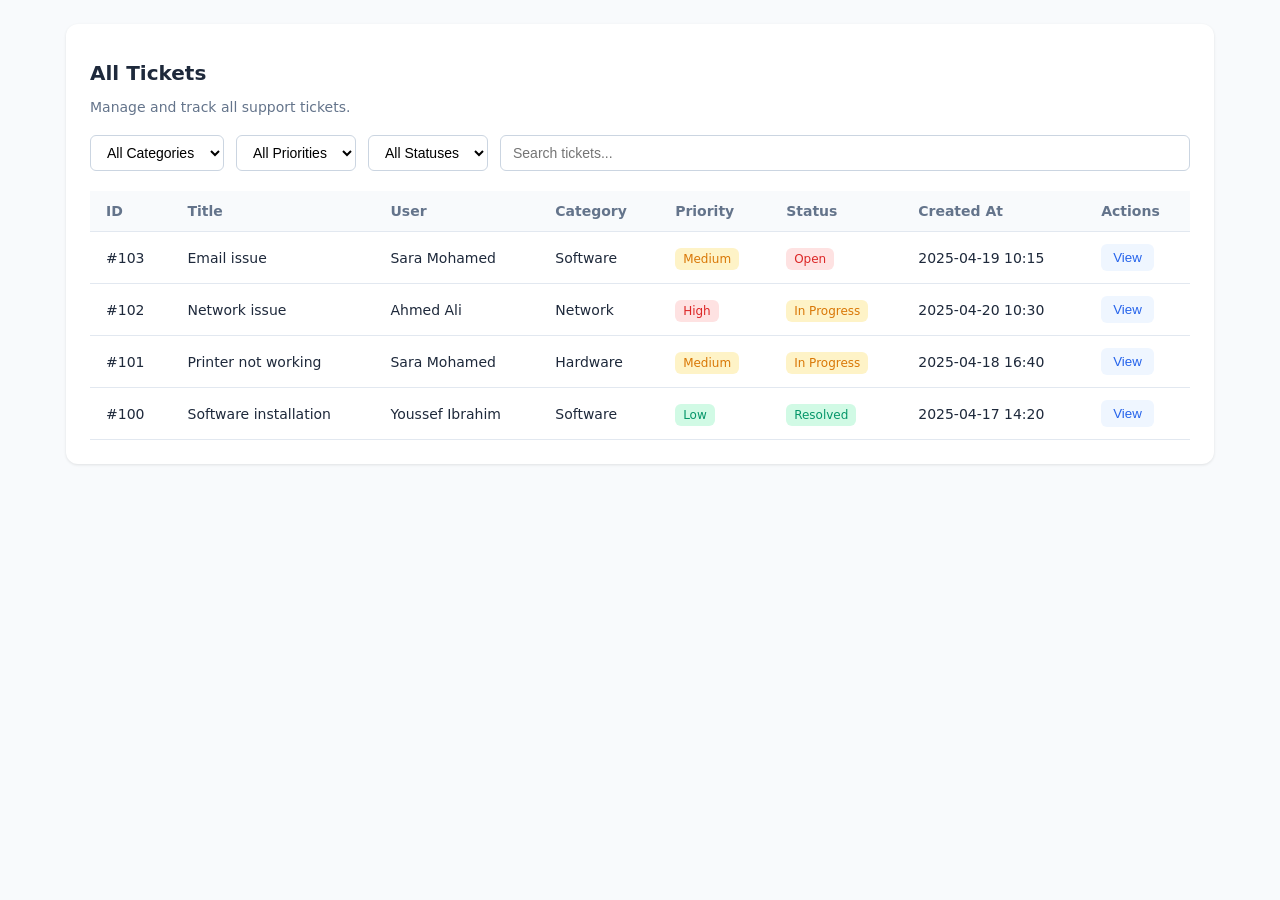
==== Pages/allTickets.html @ 3b92f5fb "all ticket" ====
<!DOCTYPE html>
<html lang="en">
<head>
    <meta charset="UTF-8">
    <meta name="viewport" content="width=device-width, initial-scale=1.0">
    <title>All Tickets (IT)</title>
    <style>
        body {
            font-family: system-ui, -apple-system, sans-serif;
            background-color: #f8fafc;
            color: #1e293b;
            padding: 24px;
            margin: 0;
        }
        .container {
            max-width: 1100px;
            margin: 0 auto;
            background: white;
            padding: 24px;
            border-radius: 12px;
            box-shadow: 0 1px 3px rgba(0,0,0,0.1);
        }
        h1 {
            font-size: 20px;
            margin-bottom: 4px;
        }
        p {
            color: #64748b;
            font-size: 14px;
            margin-bottom: 20px;
        }
        .filters {
            display: flex;
            gap: 12px;
            margin-bottom: 20px;
        }
        .filters select, .filters input {
            padding: 8px 12px;
            border: 1px solid #cbd5e1;
            border-radius: 6px;
            font-size: 14px;
            outline: none;
            background-color: #fff;
        }
        .filters input {
            flex-grow: 1;
        }
        table {
            width: 100%;
            border-collapse: collapse;
            text-align: left;
            font-size: 14px;
        }
        th, td {
            padding: 12px 16px;
            border-bottom: 1px solid #e2e8f0;
        }
        th {
            color: #64748b;
            font-weight: 600;
            background-color: #f8fafc;
        }
        .badge {
            padding: 4px 8px;
            border-radius: 6px;
            font-size: 12px;
            font-weight: 500;
        }
        .high { color: #dc2626; background-color: #fee2e2; }
        .medium { color: #d97706; background-color: #fef3c7; }
        .low { color: #059669; background-color: #d1fae5; }
        .open { color: #dc2626; background-color: #fee2e2; }
        .in-progress { color: #d97706; background-color: #fef3c7; }
        .resolved { color: #059669; background-color: #d1fae5; }
        .btn-view {
            background-color: #eff6ff;
            color: #2563eb;
            border: none;
            padding: 6px 12px;
            border-radius: 6px;
            cursor: pointer;
            font-weight: 500;
        }
        .btn-view:hover {
            background-color: #dbeafe;
        }
    </style>
</head>
<body>

    <div class="container">
        <h1>All Tickets</h1>
        <p>Manage and track all support tickets.</p>
    
        <div class="filters">
            <select>
                <option>All Categories</option>
            </select>
            <select>
                <option>All Priorities</option>
            </select>
            <select>
                <option>All Statuses</option>
            </select>
            <input type="text" placeholder="Search tickets...">
        </div>

        <table>
            <thead>
                <tr>
                    <th>ID</th>
                    <th>Title</th>
                    <th>User</th>
                    <th>Category</th>
                    <th>Priority</th>
                    <th>Status</th>
                    <th>Created At</th>
                    <th>Actions</th>
                </tr>
            </thead>
            <tbody>
                <tr>
                    <td>#103</td>
                    <td>Email issue</td>
                    <td>Sara Mohamed</td>
                    <td>Software</td>
                    <td><span class="badge medium">Medium</span></td>
                    <td><span class="badge open">Open</span></td>
                    <td>2025-04-19 10:15</td>
                    <td><button class="btn-view">View</button></td>
                </tr>
                <tr>
                    <td>#102</td>
                    <td>Network issue</td>
                    <td>Ahmed Ali</td>
                    <td>Network</td>
                    <td><span class="badge high">High</span></td>
                    <td><span class="badge in-progress">In Progress</span></td>
                    <td>2025-04-20 10:30</td>
                    <td><button class="btn-view">View</button></td>
                </tr>
                <tr>
                    <td>#101</td>
                    <td>Printer not working</td>
                    <td>Sara Mohamed</td>
                    <td>Hardware</td>
                    <td><span class="badge medium">Medium</span></td>
                    <td><span class="badge in-progress">In Progress</span></td>
                    <td>2025-04-18 16:40</td>
                    <td><button class="btn-view">View</button></td>
                </tr>
                <tr>
                    <td>#100</td>
                    <td>Software installation</td>
                    <td>Youssef Ibrahim</td>
                    <td>Software</td>
                    <td><span class="badge low">Low</span></td>
                    <td><span class="badge resolved">Resolved</span></td>
                    <td>2025-04-17 14:20</td>
                    <td><button class="btn-view">View</button></td>
                </tr>
            </tbody>
        </table>
    </div>

</body>
</html>
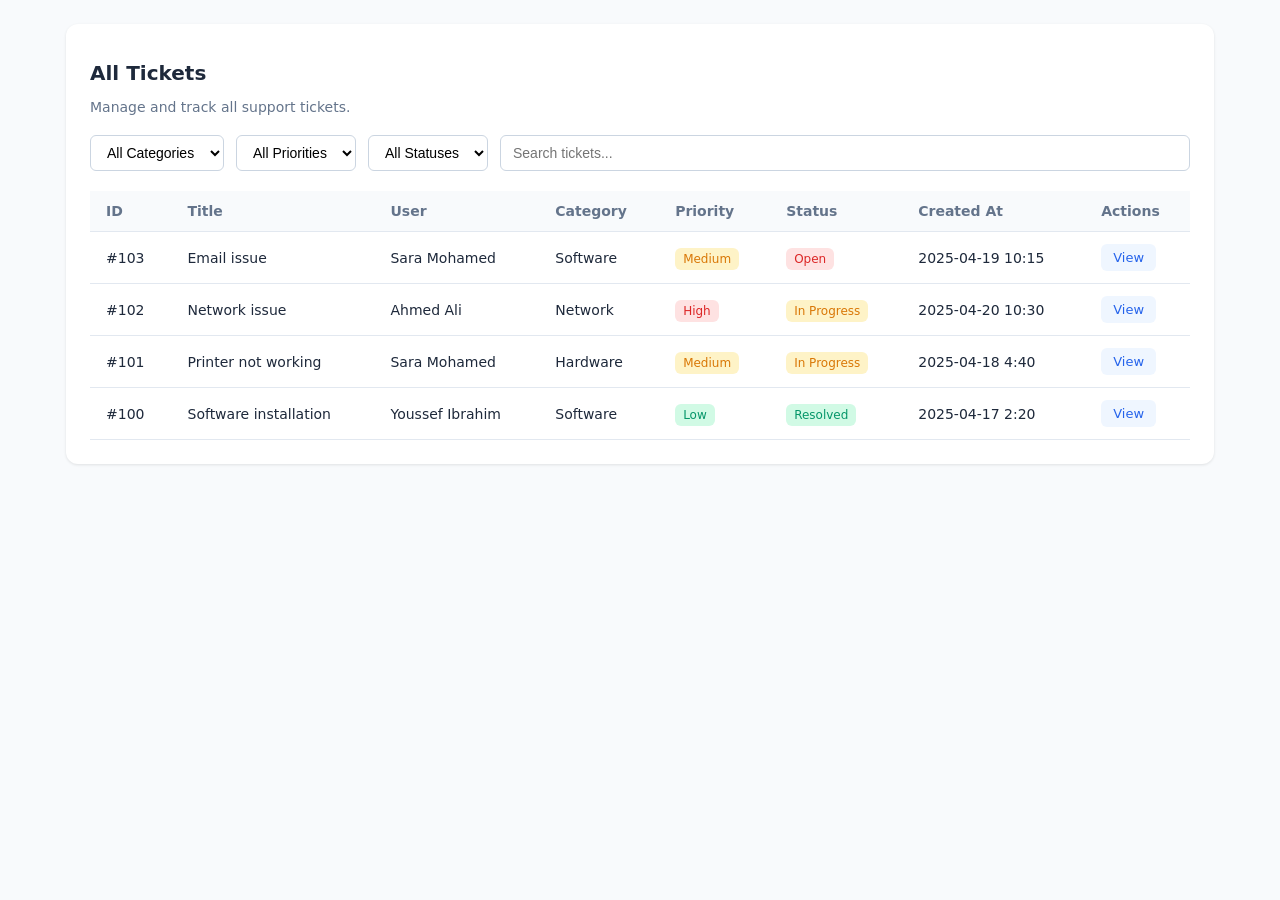
==== commit 8c299ad1: "akher haga" ====
--- a/Pages/allTickets.html
+++ b/Pages/allTickets.html
@@ -73,13 +73,15 @@
         .in-progress { color: #d97706; background-color: #fef3c7; }
         .resolved { color: #059669; background-color: #d1fae5; }
         .btn-view {
+            display: inline-block;
             background-color: #eff6ff;
             color: #2563eb;
-            border: none;
+            text-decoration: none;
             padding: 6px 12px;
             border-radius: 6px;
-            cursor: pointer;
             font-weight: 500;
+            font-size: 13px;
+            text-align: center;
         }
         .btn-view:hover {
             background-color: #dbeafe;
@@ -91,7 +93,8 @@
     <div class="container">
         <h1>All Tickets</h1>
         <p>Manage and track all support tickets.</p>
-    
+
+        <!-- فلاتر البحث -->
         <div class="filters">
             <select>
                 <option>All Categories</option>
@@ -127,7 +130,7 @@
                     <td><span class="badge medium">Medium</span></td>
                     <td><span class="badge open">Open</span></td>
                     <td>2025-04-19 10:15</td>
-                    <td><button class="btn-view">View</button></td>
+                    <td><a href="ticket_details103.html" class="btn-view">View</a></td>
                 </tr>
                 <tr>
                     <td>#102</td>
@@ -137,7 +140,7 @@
                     <td><span class="badge high">High</span></td>
                     <td><span class="badge in-progress">In Progress</span></td>
                     <td>2025-04-20 10:30</td>
-                    <td><button class="btn-view">View</button></td>
+                    <td><a href="ticket-details.html?id=102" class="btn-view">View</a></td>
                 </tr>
                 <tr>
                     <td>#101</td>
@@ -146,8 +149,8 @@
                     <td>Hardware</td>
                     <td><span class="badge medium">Medium</span></td>
                     <td><span class="badge in-progress">In Progress</span></td>
-                    <td>2025-04-18 16:40</td>
-                    <td><button class="btn-view">View</button></td>
+                    <td>2025-04-18 4:40</td>
+                    <td><a href="ticket_details101.html" class="btn-view">View</a></td>
                 </tr>
                 <tr>
                     <td>#100</td>
@@ -156,8 +159,8 @@
                     <td>Software</td>
                     <td><span class="badge low">Low</span></td>
                     <td><span class="badge resolved">Resolved</span></td>
-                    <td>2025-04-17 14:20</td>
-                    <td><button class="btn-view">View</button></td>
+                    <td>2025-04-17 2:20</td>
+                    <td><a href="ticket_details100.html" class="btn-view">View</a></td>
                 </tr>
             </tbody>
         </table>
